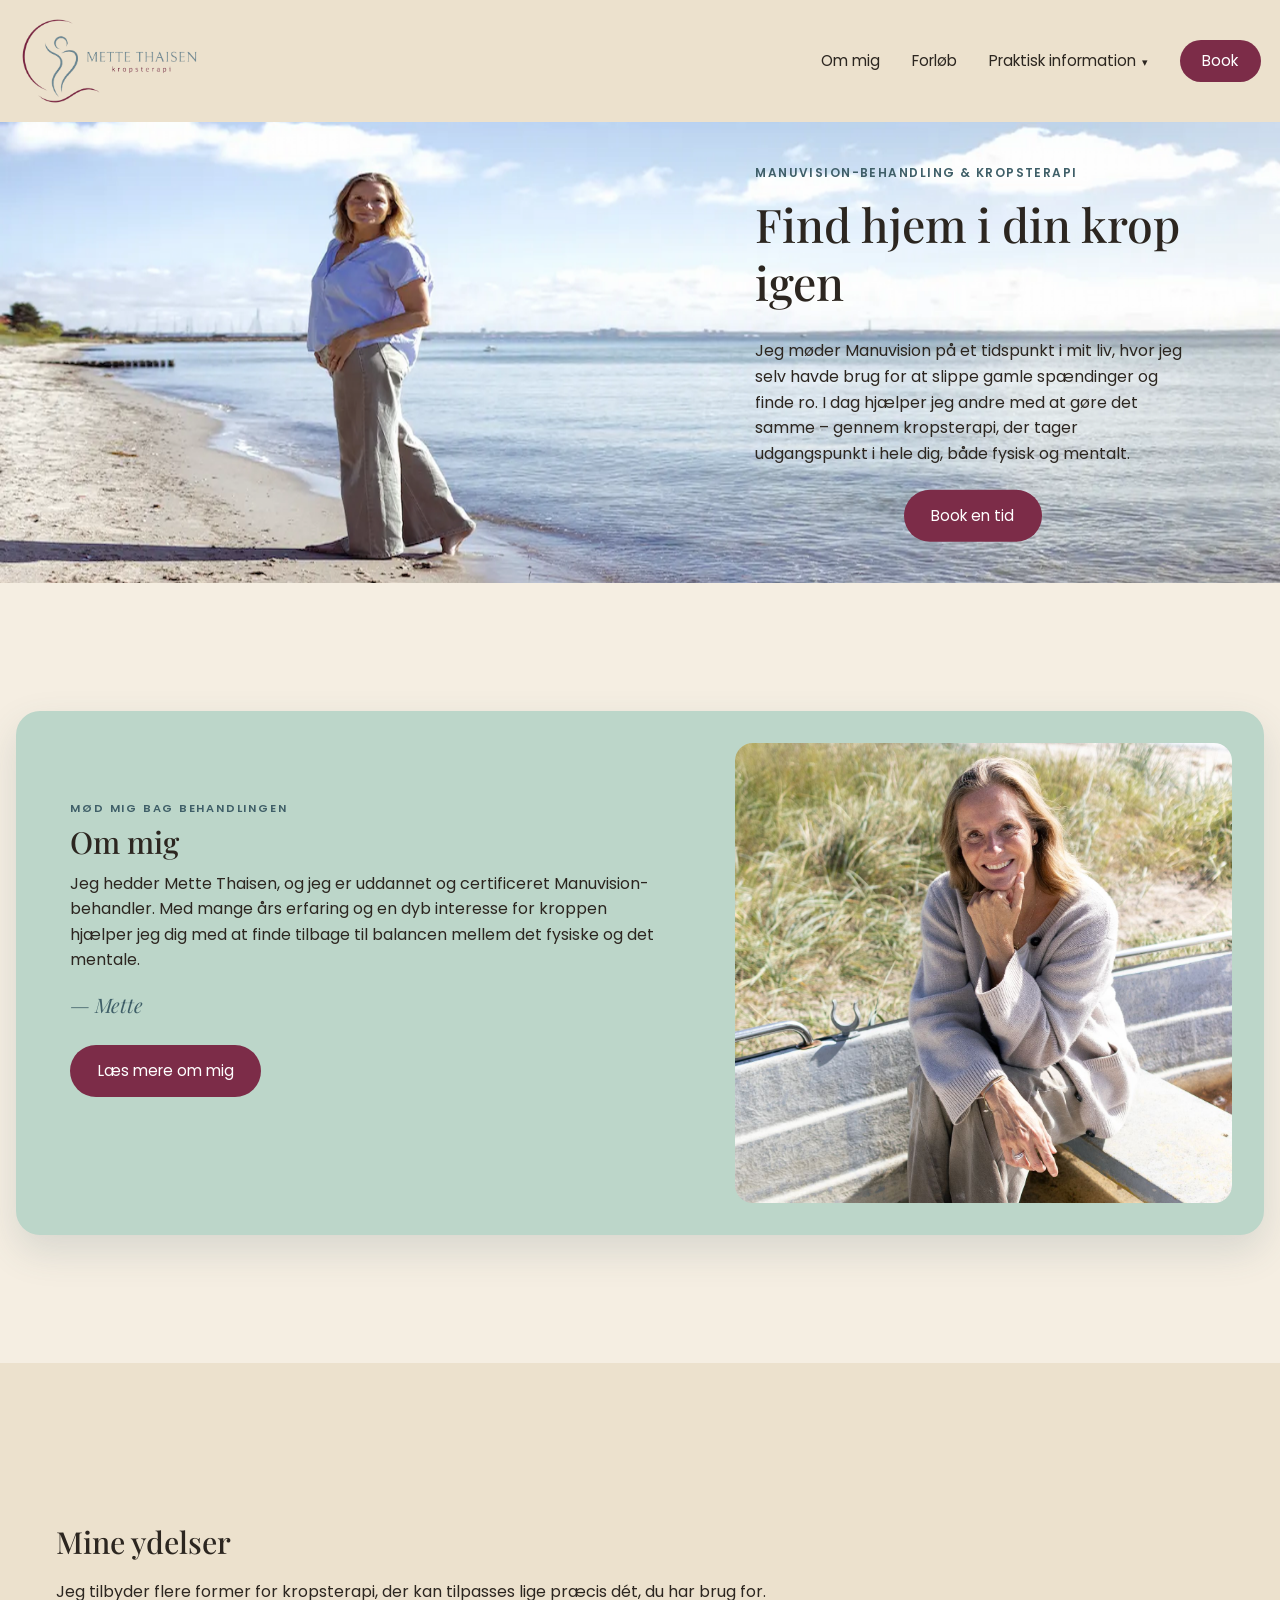
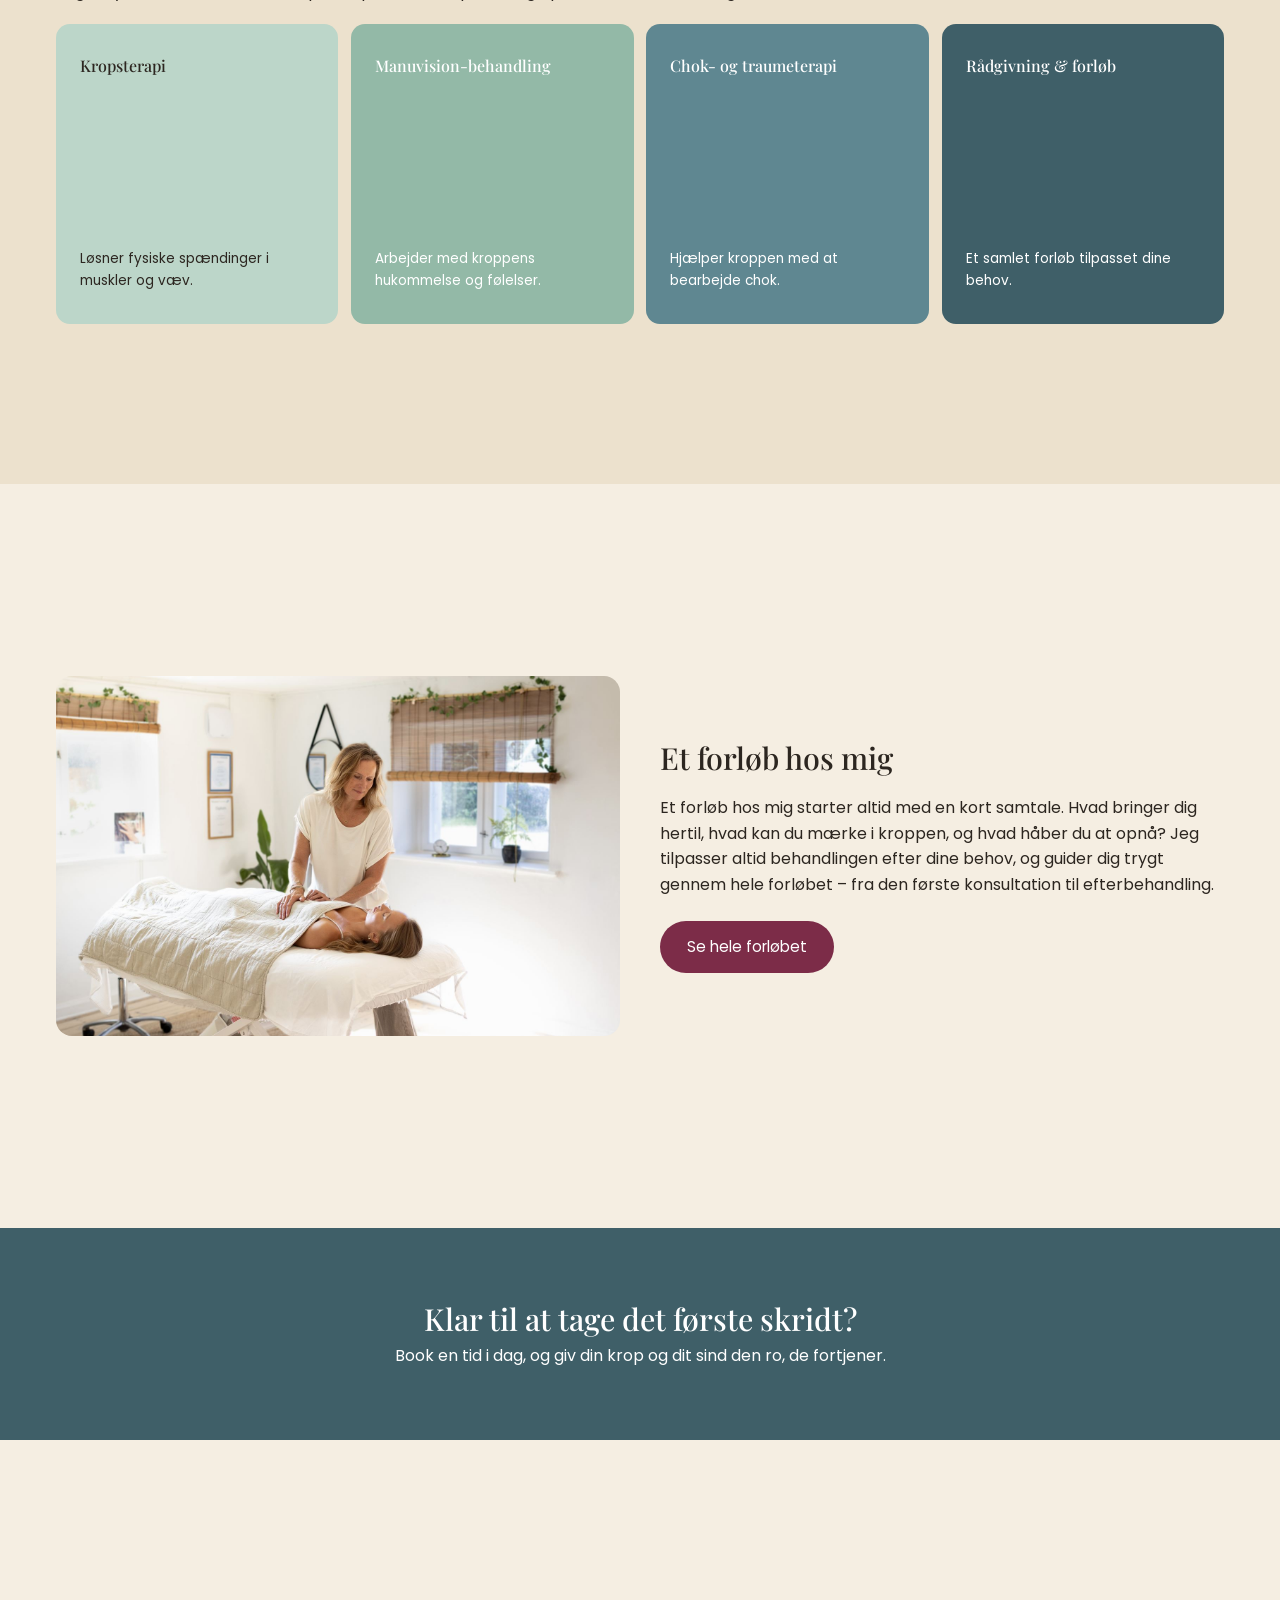
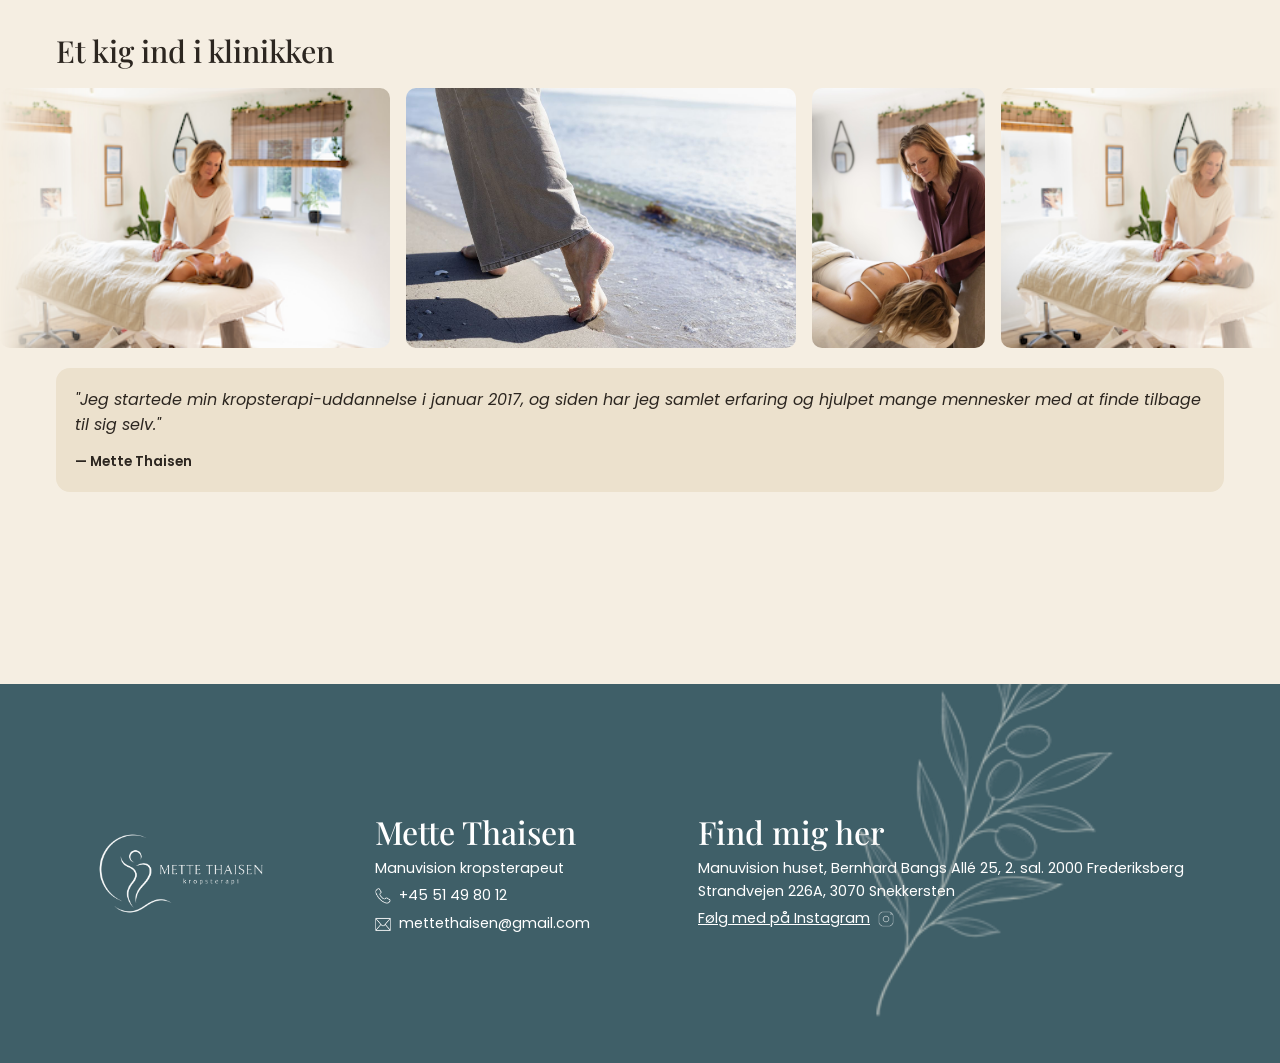
==== index.html @ 84424a23 "first commit" ====
<!DOCTYPE html>
<html lang="da">

<head>
  <meta charset="UTF-8">
  <meta name="viewport" content="width=device-width, initial-scale=1.0">
  <title>Mette Thaisen – Kropsterapeut</title>
  <meta name="description"
    content="Mette Thaisen tilbyder Manuvision-behandling og kropsterapi med fokus på krop og sind.">
  <link rel="icon" href="images/ikon-dekoration.png">
  <link rel="preconnect" href="https://fonts.googleapis.com">
  <link
    href="https://fonts.googleapis.com/css2?family=Playfair+Display:wght@500;600&family=Poppins:wght@300;400;500;600&display=swap"
    rel="stylesheet">
  <link rel="stylesheet" href="css/base.css">
  <link rel="stylesheet" href="css/index.css">
</head>

<body>

  <header>
    <nav>
      <a href="index.html" class="logo">
        <img src="images/logo-lockup-blaa.png" alt="Mette Thaisen - kropsterapi">
      </a>

      <!-- Vises kun på computer, se css/base.css -->
      <div class="skrivebord-links">
        <a href="om-mig.html">Om mig</a>
        <a href="forloeb.html">Forløb</a>
        <details class="praktisk-detaljer-desktop">
          <summary>Praktisk information</summary>
          <div class="praktisk-links-desktop">
            <a href="priser.html">Priser</a>
            <a href="manuvision.html">Manuvisions Sundhedsforsikring</a>
            <a href="kontakt.html">Kontakt</a>
          </div>
        </details>
        <a href="https://system.easypractice.net/book/mette-thaisen-kropsterapi#choose-where" target="_blank"
          rel="noopener" class="book-knap-desktop">Book</a>
      </div>

      <!-- Vises kun på mobil/tablet: burgermenu, se css/base.css -->
      <details class="mobilmenu">
        <summary>Menu</summary>
        <div class="menu-links">
          <a href="om-mig.html">Om mig</a>
          <a href="forloeb.html">Forløb</a>
          <details class="praktisk-detaljer">
            <summary>Praktisk information</summary>
            <div class="praktisk-links">
              <a href="priser.html">Priser</a>
              <a href="manuvision.html">Manuvisions Sundhedsforsikring</a>
              <a href="kontakt.html">Kontakt</a>
            </div>
          </details>
          <a href="https://system.easypractice.net/book/mette-thaisen-kropsterapi#choose-where" target="_blank"
            rel="noopener" class="book-knap">Book</a>
        </div>
      </details>
    </nav>
  </header>

  <main>

    <!-- ====== HERO: stort strandbillede ====== -->
    <div class="hero">
      <figure>
        <img src="images/foto-strand-banner.webp" alt="Mette Thaisen på stranden, i ro med havet i baggrunden">
      </figure>
      <div class="hero-tekst">
        <p class="kicker">Manuvision-behandling & kropsterapi</p>
        <h1>Find hjem i din krop igen</h1>
        <p>Jeg møder Manuvision på et tidspunkt i mit liv, hvor jeg selv havde brug for at slippe gamle spændinger og
          finde ro. I dag hjælper jeg andre med at gøre det samme – gennem kropsterapi, der tager udgangspunkt i hele
          dig, både fysisk og mentalt.</p>
        <div class="hero-knapper">
          <a href="https://system.easypractice.net/book/mette-thaisen-kropsterapi#choose-where" target="_blank"
            rel="noopener" class="knap">Book en tid</a>
        </div>
      </div>
    </div>

    <!-- ====== OM MIG – kort teaser ====== -->
    <section class="billede-kort om-mig-kort">
      <div class="kort-indhold"><img src="images/foto-portraet.jpg" alt="Mette Thaisen sidder afslappet ved vandet">
        <div>
          <h2>Om mig</h2>
          <p>Jeg hedder Mette Thaisen, og jeg er uddannet og certificeret Manuvision-behandler. Med mange års erfaring
            og en dyb interesse for kroppen hjælper jeg dig med at finde tilbage til balancen mellem det fysiske og det
            mentale.</p>
          <a href="om-mig.html" class="knap">Læs mere om mig</a>
        </div>

      </div>
    </section>

    <!-- ====== MINE YDELSER – fire farvede bokse ====== -->
    <section class="ydelser">
      <h2>Mine ydelser</h2>
      <p>Jeg tilbyder flere former for kropsterapi, der kan tilpasses lige præcis dét, du har brug for.</p>
      <div class="ydelse-liste">
        <div class="ydelse ydelse-1">
          <h3>Kropsterapi</h3>
          <p>Løsner fysiske spændinger i muskler og væv.</p>
        </div>
        <div class="ydelse ydelse-2">
          <h3>Manuvision-behandling</h3>
          <p>Arbejder med kroppens hukommelse og følelser.</p>
        </div>
        <div class="ydelse ydelse-3">
          <h3>Chok- og traumeterapi</h3>
          <p>Hjælper kroppen med at bearbejde chok.</p>
        </div>
        <div class="ydelse ydelse-4">
          <h3>Rådgivning &amp; forløb</h3>
          <p>Et samlet forløb tilpasset dine behov.</p>
        </div>
      </div>
    </section>

    <!-- ====== ET FORLØB HOS MIG – teaser ====== -->
    <section class="billede-kort forloeb-kort">
      <div class="kort-indhold">
        <img src="images/foto-behandling-1.jpg" alt="Behandling på briksen hos Mette Thaisen">
        <div>
          <h2>Et forløb hos mig</h2>
          <p>Et forløb hos mig starter altid med en kort samtale. Hvad bringer dig hertil, hvad kan du mærke i kroppen,
            og hvad håber du at opnå? Jeg tilpasser altid behandlingen efter dine behov, og guider dig trygt gennem hele
            forløbet – fra den første konsultation til efterbehandling.</p>
          <a href="forloeb.html" class="knap">Se hele forløbet</a>
        </div>
      </div>
    </section>

    <!-- ====== BÅND MED OPFORDRING (hele båndet er et link) ====== -->
    <a class="bjaelke" href="https://system.easypractice.net/book/mette-thaisen-kropsterapi#choose-where"
      target="_blank" rel="noopener">
      <h2>Klar til at tage det første skridt?</h2>
      <p>Book en tid i dag, og giv din krop og dit sind den ro, de fortjener.</p>
    </a>

    <!-- ====== GALLERI ====== -->
    <section class="galleri">
      <h2>Et kig ind i klinikken</h2>

      <div class="galleri-billeder">
        <div class="karrusel-spor">
          <!-- SÆT 1: dine rigtige billeder – flere tilføjes løbende -->
          <img src="images/foto-behandling-lille.webp" alt="Behandling hos Mette Thaisen">
          <img src="images/foto-foedder.jpg" alt="Fødder i vandkanten på stranden">
          <img src="images/foto-behandling-2.jpg" alt="Nakke- og skulderbehandling">

          <!-- SÆT 2: NØJAGTIG samme billeder gentaget (skjult for skærmlæsere).
               Skal altid være en kopi af sæt 1, ellers hopper løkken. -->
          <img src="images/foto-behandling-lille.webp" alt="" aria-hidden="true">
          <img src="images/foto-foedder.jpg" alt="" aria-hidden="true">
          <img src="images/foto-behandling-2.jpg" alt="" aria-hidden="true">
        </div>
      </div>

      <blockquote>
        "Jeg startede min kropsterapi-uddannelse i januar 2017, og siden har jeg samlet erfaring og hjulpet mange
        mennesker med at finde tilbage til sig selv."
        <cite>— Mette Thaisen</cite>
      </blockquote>
    </section>
  </main>

  <footer>
    <img class="footer-dekoration" src="images/ikon-gren-hvid.png" alt="">

    <div class="footer-logo">
      <img src="images/logo-lockup-hvid.png" alt="Mette Thaisen - kropsterapi">
    </div>

    <div class="footer-kontakt">
      <h2>Mette Thaisen</h2>
      <p>Manuvision kropsterapeut</p>
      <p><img src="images/ikon-telefon-hvid.png" alt="">+45 51 49 80 12</p>
      <p class="footer-mail"> <img src="images/ikon-mail-hvid.png" alt="">mettethaisen@gmail.com</p>
    </div>

    <div class="footer-adresse">
      <h2>Find mig her</h2>
      <p>Manuvision huset, Bernhard Bangs Allé 25, 2. sal. 2000 Frederiksberg
        <br>Strandvejen 226A, 3070 Snekkersten
      </p>
      <p><a href="https://www.instagram.com/mettethaisenkropsterapi/">Følg med på Instagram <img
            src="images/ikon-instagram-hvid.png" alt="mette insta"></a>
      </p>
    </div>
  </footer>

  <script src="script.js"></script>
</body>

</html>
---- css/base.css ----
/* ============================================================
   METTE THAISEN – KROPSTERAPI
   base.css  –  FÆLLES for alle sider

   Styling sker via KLASSER. id bruges kun til JavaScript og til
   spring-links (#balance, #ro, #nerver, #kontaktinfo).

   Indhold:
     1. Grundlag – farver, typografi, globalt layout
     2. Header og navigation
     3. Knapper (.knap, .knap-lys, .knap-hul)
     4. Hero og sidebanner (topbillede)
     5. Kort med billede (forside + om mig)
     6. Generisk <details> ("Læs mere"-bokse)
     7. Footer

   Hver side loader base.css FØRST og derefter sin egen fil
   (fx css/priser.css), så sidens regler kan bygge ovenpå.
   ============================================================ */

/* ============================================================
   1. GRUNDLAG
   ============================================================ */
:root {
  --creme: #f5eee2; /* baggrund, det lyse beige */
  --sand: #ece1cd; /* lidt mørkere beige til bokse */
  --salvie-lys: #bcd6c9; /* lyseste grønblå (ydelse 1) */
  --salvie: #93b9a7; /* grønblå (ydelse 2 / "RO") */
  --petroleum: #5f8791; /* mellem petroleumsblå (ydelse 3 / "NERVER") */
  --petroleum-moerk: #3f5f68; /* mørk petroleumsblå (ydelse 4, footer, bånd) */
  --bordeaux: #7c2c48; /* vinrød til knapper og bånd */
  --bordeaux-moerk: #5c1f36; /* mørkere vinrød til hover */
  --tekst: #2c2620; /* næsten sort tekstfarve */
  --hvid: #ffffff;
}

* {
  box-sizing: border-box; /* gør at padding ikke lægges oveni bredden */
}

html {
  scroll-behavior: smooth; /* bløde spring til #anker-links */
  overflow-x: hidden; /* værn mod vandret scrollbar fra hero-breakout */
}

body {
  margin: 0;
  background-color: var(--creme);
  color: var(--tekst);
  font-family: "Poppins", Arial, sans-serif;
  line-height: 1.6;
}

h1,
h2,
h3 {
  font-family: "Playfair Display", Georgia, serif;
  font-weight: 500;
  line-height: 1.25;
  margin: 0 0 0.6em 0;
}

h1 {
  font-size: 1.8rem;
}
h2 {
  font-size: 1.5rem;
}
h3 {
  font-size: 1.15rem;
}

p {
  margin: 0 0 1em 0;
}

img {
  max-width: 100%;
  display: block;
}

a {
  color: var(--bordeaux);
}

ul,
ol {
  padding-left: 1.2em;
}

/* Alt hovedindhold ligger i ÉN centreret spalte:
   - fast maks-bredde, så linjerne ikke bliver uendeligt lange
   - vandret centreret med god luft ud til kanterne på store skærme
   - rigelig, ens luft mellem sektionerne (margin klapper sammen,
     så der ikke bliver dobbelt afstand)
   Undtagelser med egne regler: header, hero-billedet (.hero),
   det farvede bånd (.bjaelke) og footer. */
main section,
main .sidebanner {
  max-width: 78rem;
  margin-inline: auto; /* vandret centreret på store skærme */
  padding: 2.5rem 1.8rem; /* luft indeni – også i top og bund */
}

/* Sektioner med farvet baggrund får ekstra indre luft, så farven
   får plads at ånde. Selve farverne sættes i sidernes egne filer. */
.hvad-er-manuvision,
.forloebets-gang,
.prisvalg,
.tryg-rum {
  padding: 4.5rem 1.8rem;
}

/* --- 1. tablet --- */
@media (min-width: 700px) {
  h1 {
    font-size: 2.4rem;
  }
  h2 {
    font-size: 1.9rem;
  }
  h3 {
    font-size: 1.3rem;
  }

  main section,
  main .sidebanner {
    margin-block: 8rem; /* luft mellem sektioner */
    padding: 4rem 2.5rem; /* mere luft indeni på større skærme */
  }

  .hvad-er-manuvision,
  .forloebets-gang,
  .prisvalg,
  .tryg-rum {
    padding: 6rem 2.5rem;
  }
}

/* --- 1. computer --- */
@media (min-width: 1000px) {
  h1 {
    font-size: 2.9rem;
  }
}

/* ============================================================
   2. HEADER OG NAVIGATION
   ============================================================ */
header {
  background-color: var(--sand);
  padding: 1rem 1.2rem;
  top: 0;
  z-index: 10;
  box-shadow: 0 1px 6px rgba(0, 0, 0, 0.06);
}

header nav {
  display: flex;
  align-items: center;
  justify-content: space-between;
}

.logo {
  display: flex;
  align-items: center;
}

/* Logoet er ét billede – vi sætter kun en højde og lader
   bredden følge med selv. */
.logo img {
  height: 90px;
  width: auto;
}

/* Alle <details> i menuen (burger + "Praktisk information")
   nulstilles, så de ikke arver den generiske details-boks fra
   afsnit 6. */
header nav details {
  position: relative;
  background-color: transparent;
  padding: 0;
  margin: 0;
}

/* Burgerknappen (kun ikonet ☰ / ✕). ">" så det kun rammer
   burgermenuens EGEN summary. */
.mobilmenu > summary {
  list-style: none; /* fjerner standard-trekanten */
  cursor: pointer;
  font-size: 0; /* skjul "Menu"-teksten ... */
  line-height: 1;
  padding: 0.2rem 0.4rem;
}

.mobilmenu > summary::-webkit-details-marker {
  display: none; /* fjerner trekanten i Safari/Chrome */
}

.mobilmenu[open] > summary::before {
  content: "✕";
}
.mobilmenu > summary::before {
  content: "☰";
  font-size: 2.3rem; /* ... og vis kun ikonet */
}

.mobilmenu .menu-links {
  position: absolute;
  right: 0;
  top: 3.4rem;
  background-color: var(--hvid);
  border-radius: 10px;
  box-shadow: 0 6px 20px rgba(0, 0, 0, 0.12);
  padding: 1rem 1.4rem;
  display: flex;
  flex-direction: column;
  gap: 0.9rem;
  min-width: 200px;
}

.menu-links a {
  text-decoration: none;
  color: var(--tekst);
  font-size: 1rem;
}

.menu-links a:hover {
  color: var(--bordeaux);
}

/* Book-knappen i mobilmenuen: fyldt, ligesom de primære knapper */
.menu-links .book-knap {
  background-color: var(--bordeaux);
  color: var(--hvid);
  padding: 0.6rem 1.2rem;
  border-radius: 30px;
  text-align: center;
}

/* "Praktisk information"-dropdownen (både mobil og computer).
   Summary'en skal ligne de andre menu-links. */
.praktisk-detaljer summary,
.praktisk-detaljer-desktop summary {
  list-style: none;
  cursor: pointer;
  font-size: 0.95rem;
  font-weight: 400;
  color: var(--tekst);
  text-decoration: none;
}

.praktisk-detaljer summary::-webkit-details-marker,
.praktisk-detaljer-desktop summary::-webkit-details-marker {
  display: none;
}

.praktisk-detaljer summary::after,
.praktisk-detaljer-desktop summary::after {
  content: "▾";
  display: inline-block;
  margin-left: 0.35rem;
  font-size: 0.7em;
}

.praktisk-detaljer[open] summary::after,
.praktisk-detaljer-desktop[open] summary::after {
  content: "▴";
}

/* På computer folder undermenuen sig ud som en lille hvid boks */
.praktisk-links-desktop {
  position: absolute;
  left: 0;
  top: 2.2rem;
  background-color: var(--sand);
  border-radius: 10px;
  box-shadow: 0 6px 20px rgba(0, 0, 0, 0.12);
  padding: 1rem 1.4rem;
  display: flex;
  flex-direction: column;
  gap: 0.8rem;
  min-width: 230px;
  z-index: 5;
}

.praktisk-links-desktop a {
  text-decoration: none;
  color: var(--hvid);
  font-size: 0.95rem;
  white-space: nowrap;
}

.praktisk-links-desktop a:hover {
  color: var(--bordeaux);
}

/* I mobilmenuen folder undermenuen sig ud på linje med et let indryk.
   Linkene arver farve, hover og størrelse fra ".menu-links a" ovenfor. */
.praktisk-links {
  display: flex;
  flex-direction: column;
  gap: 0.8rem;
  padding: 0.8rem 0 0 0.8rem;
  border-left: 2px solid var(--sand);
  margin-top: 0.5rem;
}

/* Book-knappen til computer-visning */
.book-knap-desktop {
  text-decoration: none;
  font-size: 0.95rem;
  padding: 0.55rem 1.4rem;
  border-radius: 30px;
  text-align: center;
  background-color: var(--bordeaux);
  border-color: var(--bordeaux);
  color: var(--hvid);
}

/* Computer-linkene er skjult på mobil (der bruges burgermenuen) */
.skrivebord-links {
  display: none;
}

.book-knap-desktop:hover {
  background-color: var(--bordeaux-moerk);
  border-color: var(--bordeaux-moerk);
  color: var(--hvid);
}

/* --- 2. tablet: burgermenu væk, almindelige links frem --- */
@media (min-width: 700px) {
  .mobilmenu {
    display: none;
  }

  .skrivebord-links {
    display: flex;
    align-items: center;
    gap: 2rem;
  }

  /* Book-knappen holdes UDENFOR med :not(), så den beholder sin
     hvide tekst fra sin egen regel ovenfor. */
  .skrivebord-links a:not(.book-knap-desktop) {
    text-decoration: none;
    color: var(--tekst);
    font-size: 0.95rem;
  }

  .skrivebord-links a:not(.book-knap-desktop):hover {
    color: var(--bordeaux);
  }

  header nav {
    gap: 2rem;
  }
}

/* --- 2. computer --- */
@media (min-width: 1000px) {
  header nav {
    margin: 0;
  }
}

/* Linket til den side man står på – script.js sætter
   aria-current="page". :not(.book-knap-desktop) er med for at give
   reglen nok styrke til at vinde over menu-link-reglen ovenfor. */
.skrivebord-links a:not(.book-knap-desktop)[aria-current="page"],
.menu-links a[aria-current="page"] {
  text-decoration: underline;
  text-underline-offset: 4px;
  font-weight: 700;
  color: var(--tekst);
}

/* ============================================================
   3. KNAPPER
   .knap      = fyldt bordeaux (standard)
   .knap-lys  = hvid baggrund, blå kant – centreret på egen linje
   .knap-hul  = gennemsigtig med kant (sekundær)
   ============================================================ */
.knap {
  display: inline-block;
  background-color: var(--bordeaux);
  color: var(--hvid);
  text-decoration: none;
  padding: 0.85rem 1.7rem;
  border-radius: 30px;
  font-size: 0.95rem;
  text-align: center;
  margin-top: 0.5rem;
  margin-inline: auto;
}

.knap:hover {
  background-color: var(--bordeaux-moerk);
}

.knap-lys {
  display: block;
  width: fit-content; /* så knappen kun er så bred som teksten */
  margin: 2rem auto 6rem; /* top · auto = centreret · bund */
  background-color: var(--hvid);
  color: var(--petroleum-moerk);
  border: 2px solid var(--petroleum-moerk);
}

.knap-lys:hover {
  background-color: var(--petroleum-moerk);
  color: var(--hvid);
  border: 2px solid var(--petroleum-moerk);
}

.knap-hul {
  display: inline-block;
  background-color: transparent;
  color: var(--tekst);
  text-decoration: none;
  padding: 0.8rem 1.6rem;
  border: 1.5px solid var(--bordeaux-moerk);
  border-radius: 30px;
  font-size: 0.95rem;
  text-align: center;
  margin-top: 0.5rem;
}

.knap-hul:hover {
  background-color: var(--hvid);
  color: var(--tekst);
}

/* Ekstra bundluft under "Læs mere om mig"-knappen på forsiden */
.om-mig-kort .knap {
  margin-bottom: 3rem;
}

/* ============================================================
   4. HERO OG SIDEBANNER
   Hero = forsidens store billede med tekst ovenpå.
   Sidebanner = det enkle topbillede på de øvrige sider.
   ============================================================ */

/* Hero bryder ud til skærmkanten. calc(50% - 50vw) er præcis
   det modsatte af forælderens margin i hver side. */
main .hero {
  margin-left: calc(50% - 50vw);
  margin-right: calc(50% - 50vw);
  margin-bottom: 3.5rem;
}

/* På mobil har selve hero-sektionen samme side-luft som resten af
   siden (3rem), men billedet bryder ud af den padding og går helt
   ud til begge skærmkanter. */
.hero {
  padding: 0 3rem;
}

.hero figure {
  margin: 0 -3rem;
}

.hero figure img {
  width: 100%;
  height: 60vw;
  object-fit: cover;
}

/* Strandbilledet er meget bredt, og Mette står i venstre side. */
.hero figure img[src*="foto-strand-banner"] {
  object-position: 22% center;
}

.hero-tekst {
  padding: 1.8rem 0;
}

.hero-tekst .kicker {
  text-transform: uppercase;
  letter-spacing: 0.12em;
  font-size: 0.75rem;
  color: var(--petroleum-moerk);
  font-weight: 600;
}

/* Knappe-rækken bruges både i hero og i sidebanner */
.hero-knapper {
  display: flex;
  flex-wrap: wrap;
  gap: 0.8rem;
}

/* Sidebanner: billedet har ingen tekst ovenpå. */
.sidebanner {
  padding: 0;
}

.sidebanner figure {
  margin: 0;
}

.sidebanner figure img {
  width: 100%;
  height: 50vw;
  max-height: 320px;
  object-fit: cover;
}

.sidebanner figure img[src*="foto-strand-banner"] {
  object-position: 22% center;
}

.sidebanner-tekst {
  padding: 1.8rem 1.2rem;
}

/* --- 4. tablet: hero-tekst lægges ovenpå billedet i højre side --- */
@media (min-width: 700px) {
  main .hero {
    position: relative;
    padding: 0;
    margin-bottom: 4.5rem; /* left/right arves fra breakout-reglen */
  }

  /* Fra tablet og op fylder billedet hele hero'en igen. */
  .hero figure {
    margin: 0;
  }

  .hero figure img {
    height: 36vw;
    min-height: 420px;
    max-height: 620px;
  }

  .hero-tekst {
    position: absolute;
    top: 50%;
    right: 7%;
    transform: translateY(-50%);
    width: 34%;
    padding: 0;
  }

  .hero .hero-knapper {
    justify-content: flex-start;
  }

  /* Sidebanner forbliver enkelt: billede øverst, tekst under */
  main .sidebanner {
    padding: 0;
  }

  .sidebanner figure img {
    height: 30vw;
    max-height: 340px;
  }

  .sidebanner-tekst {
    padding: 2.5rem 3rem;
  }
}

/* ============================================================
   5. KORT MED BILLEDE
   .billede-kort  = <section> (forside: .om-mig-kort, .forloeb-kort;
                    om mig: .historie)
   .kort-indhold  = den indre wrapper med billede + tekst
   ============================================================ */
.billede-kort {
  text-align: start;
}

.forloeb-kort img,
.historie img {
  border-radius: 16px;
  margin: 1.2rem auto;
  width: 100%;
  height: auto;
}
.forloeb-kort img {
  margin-top: 10rem;
}
.om-mig-kort img {
  border-radius: 16px;
  width: 100%;
  height: 450px;
  object-fit: cover;
  margin-block: 4rem;
}

/* --- 5. tablet: billede og tekst side om side --- */
@media (min-width: 700px) {
  .kort-indhold {
    display: flex;
    align-items: center;
    gap: 2.5rem;
    text-align: left;
  }
  .om-mig-kort .kort-indhold {
    flex-direction: row-reverse;
    max-width: 90ch;
    margin-left: 20rem;
  }

  .kort-indhold > * {
    flex: 1;
    min-width: 0; /* forhindrer at billedet presser teksten for smal */
  }

  .billede-kort img {
    margin: 0;
    width: 100%;
    height: 360px;
    object-fit: cover;
  }
  .om-mig-kort img {
    height: auto;
    max-width: 100%;
    margin-left: 6rem;
  }
}

/* ============================================================
   6. GENERISK <details>  ("Læs mere"-bokse)
   Bruges på forløb- og priser-siden. Header-menuens <details>
   er nulstillet i afsnit 2.
   ============================================================ */
details {
  background-color: var(--sand);
  border-radius: 12px;
  padding: 0.9rem 1.1rem;
  margin: 0.6rem 0 1.2rem 0;
}

details summary {
  cursor: pointer;
  font-weight: 600;
  color: var(--petroleum-moerk);
}

details p:last-child {
  margin-bottom: 0;
}

/* ============================================================
   7. FOOTER (ens på alle sider)
   ============================================================ */
footer {
  background-color: var(--petroleum-moerk);
  color: var(--hvid);
  display: flex;
  flex-direction: column;
  align-items: center;
  gap: 1.8rem;
  text-align: center;
  position: relative;
  overflow: hidden;
  margin: 0;
  padding: 4rem;
}

.footer-dekoration {
  display: none; /* pynte-grenen vises kun fra computer-bredde */
}

footer h2 {
  color: var(--hvid);
  font-size: 2rem;
  margin: 0 0 0.3rem 0;
}

.footer-logo img {
  width: 170px;
  max-width: 100%;
  margin: 2rem auto;
}

footer p {
  margin: 0.3rem 0;
  font-size: 0.9rem;
}

.footer-kontakt p,
.footer-adresse p {
  display: flex;
  align-items: center;
  justify-content: center;
  gap: 0.5rem;
}

.footer-kontakt img,
.footer-adresse img {
  width: 16px;
  height: 16px;
}

.footer-mail {
  margin-bottom: 3rem;
}

footer a {
  color: var(--hvid);
  display: inline-flex;
  align-items: center;
  gap: 0.5rem;
}

/* --- 7. tablet: footer som én vandret linje --- */
@media (min-width: 700px) {
  footer {
    flex-direction: row;
    align-items: center;
    justify-content: space-between;
    text-align: left;
    padding-inline: 6rem;
    padding-block: 8rem;
  }

  .footer-logo {
    text-align: left;
    flex-shrink: 0;
  }

  .footer-logo img {
    margin: 0;
  }

  .footer-mail {
    margin: 0;
  }

  .footer-kontakt p,
  .footer-adresse p {
    justify-content: flex-start;
  }

  .footer-dekoration {
    display: block;
    position: absolute;
    right: 2rem;
    bottom: -1.5rem;
    height: 140%;
    width: auto;
    opacity: 0.55;
    pointer-events: none;
  }
}

/* --- 7. computer --- */
@media (min-width: 1000px) {
  footer {
    margin: 0;
  }
}
---- css/index.css ----
/* ============================================================
   FORSIDEN – index.html
   Sektioner der kun findes på forsiden:
     1. Om mig – teaser
     2. Mine ydelser – fire farvede bokse
     3. Bånd / bjælke
     4. Galleri-karrusel

   (Hero, header og footer ligger i css/base.css. "Kort med
   billede"-grundlaget ligger også i base.css – herunder giver vi
   forsidens "Om mig"-udgave sit eget, mere personlige udseende.)
   ============================================================ */

/* ============================================================
   1. OM MIG – teaser
   Grønt "kort" med foto, en lille label over overskriften og en
   håndskrift-agtig signatur under teksten. Samme salvie-grønne
   tone som bl.a. certificering-boksen.
   ============================================================ */
.om-mig-kort {
  background-color: var(--salvie-lys);
  border-radius: 24px;
  box-shadow: 0 16px 38px rgba(63, 95, 104, 0.16);
  padding: 1.4rem; /* luft mellem kortkanten og indholdet */
  margin-inline: 1.6rem; /* kortet flyder frit inde fra kanten på mobil */
}

/* Nulstiller flex + de gamle forsøgsværdier (max-width/margin-left)
   fra base.css, så kortet står rent. */
.om-mig-kort .kort-indhold {
  display: flex;
  flex-direction: column;
  gap: 0;
  margin: 0;
  max-width: none;
  align-items: stretch;
  text-align: left;
}

.om-mig-kort img {
  width: 100%;
  height: 300px;
  object-fit: cover;
  object-position: center 30%;
  border-radius: 16px; /* runde kanter på selve fotoet */
  margin: 0;
  max-width: none;
}

.om-mig-kort .kort-indhold > div {
  padding: 1.6rem 0.6rem 0.8rem;
}

/* Lille label OVER overskriften */
.om-mig-kort h2 {
  margin-bottom: 0.6rem;
}
.om-mig-kort h2::before {
  content: "Mød mig bag behandlingen";
  display: block;
  font-family: "Poppins", Arial, sans-serif;
  font-size: 0.7rem;
  font-weight: 600;
  letter-spacing: 0.16em;
  text-transform: uppercase;
  color: var(--petroleum-moerk);
  margin-bottom: 0.5rem;
}

/* Signatur EFTER teksten */
.om-mig-kort p::after {
  content: "— Mette";
  display: block;
  margin-top: 1rem;
  font-family: "Playfair Display", Georgia, serif;
  font-style: italic;
  font-size: 1.25rem;
  color: var(--petroleum-moerk);
}

.om-mig-kort .knap {
  margin-inline: 0;
}

/* --- tablet: tekst til venstre, foto til højre --- */
@media (min-width: 700px) {
  .om-mig-kort {
    padding: 2rem;
    margin-inline: auto; /* centreret i spalten på større skærme */
  }
  .om-mig-kort .kort-indhold {
    flex-direction: row-reverse;
    gap: 2.5rem;
  }
  .om-mig-kort img {
    flex: 0 0 42%;
    width: 42%;
    height: 460px; /* fast højde, så billedet beskæres pænt i stedet for at gøre kortet kæmpe */
    align-self: stretch;
    object-fit: cover;
    border-radius: 18px;
  }
  .om-mig-kort .kort-indhold > div {
    flex: 1;
    align-self: center;
    padding: 1rem 1.4rem;
  }
}

/* ============================================================
   1. MINE YDELSER
   .ydelse             = fælles boks-styling
   .ydelse-1 … .ydelse-4 = kun baggrundsfarven
   ============================================================ */

/* Den sandfarvede baggrund går HELT ud til kanten (som bjælken),
   mens selve indholdet holdes i samme spalte som resten. */
.ydelser {
  background-color: var(--sand);
  max-width: none;
  margin-inline: 0;
  padding: 7rem 0;
}
.ydelser > * {
  max-width: 78rem;
  margin-inline: auto;
  padding-inline: 1.8rem;
}

.ydelse-liste {
  display: grid;
  grid-template-columns: 1fr; /* på mobil: én kolonne */
  gap: 0.8rem;
  margin-top: 1.2rem;
}
.ydelse {
  border-radius: 14px;
  padding: 1.8rem 1.4rem;
  color: var(--hvid);
  min-height: 210px;
  display: flex;
  flex-direction: column;
  justify-content: space-between; /* overskrift i top, tekst i bund */
}

.ydelse-1 {
  background-color: var(--salvie-lys);
  color: var(--tekst);
}
.ydelse-2 {
  background-color: var(--salvie);
}
.ydelse-3 {
  background-color: var(--petroleum);
}
.ydelse-4 {
  background-color: var(--petroleum-moerk);
}

.ydelse h3 {
  font-size: 1rem;
}
.ydelse p {
  font-size: 0.85rem;
  margin: 0;
}

/* --- tablet: fire aflange bokse i én række --- */
@media (min-width: 700px) {
  .ydelser {
    padding: 10rem 0;
  }
  .ydelser > * {
    padding-inline: 2.5rem;
  }
  .ydelse-liste {
    grid-template-columns: repeat(4, 1fr);
  }

  .ydelse {
    min-height: 300px;
    padding: 2rem 1.5rem;
  }
}

/* ============================================================
   2. BÅND / BJÆLKE
   Hele båndet er ét stort <a>-link til bookingsystemet.
   ============================================================ */
.bjaelke {
  display: block;
  background-color: var(--petroleum-moerk);
  color: var(--hvid);
  text-decoration: none;
  text-align: center;
  padding: 3.5rem 1.5rem;
  margin: 6rem 0; /* går ud til kanten – samme rytme som alle andre sektioner */
  transition: filter 0.2s ease;
}

.bjaelke:hover {
  filter: brightness(1.15); /* lysner en anelse ved hover */
}

.bjaelke h2 {
  margin-bottom: 0.3rem;
}

.bjaelke p {
  margin: 0;
}

@media (min-width: 700px) {
  .bjaelke {
    padding: 4.5rem 2rem;
    margin: 8rem 0;
  }
}

/* ============================================================
   3. GALLERI-KARRUSEL
   Billedrækken ligger PRÆCIS to gange i HTML, så løkken
   ser sømløs ud.
   ============================================================ */
.galleri-billeder {
  overflow: hidden;
  /* Bryder ud af spalten og går helt ud til skærmkanten – samme
     trick som hero-billedet. Overskrift og citat bliver i spalten. */
  width: 100vw;
  margin-left: calc(50% - 50vw);
  margin-right: calc(50% - 50vw);
  /* blød fade i begge sider – fjern de to linjer for at slå den fra */
  -webkit-mask-image: linear-gradient(to right, transparent, #000 8%, #000 92%, transparent);
  mask-image: linear-gradient(to right, transparent, #000 8%, #000 92%, transparent);
}

.galleri-billeder .karrusel-spor {
  display: flex;
  width: max-content;
  gap: 1rem;
  /* kører uendeligt fra HØJRE mod VENSTRE. Lavere tal = hurtigere. */
  animation: karrusel-scroll 40s linear infinite;
}

.galleri-billeder img {
  height: 260px; /* juster billedhøjden her */
  width: auto;
  flex: 0 0 auto;
  object-fit: cover;
  border-radius: 10px;
  display: block;
}

@keyframes karrusel-scroll {
  from {
    transform: translateX(0);
  }
  /* -50% fordi billedrækken ligger to gange. Byt værdierne for
     at køre venstre mod højre. */
  to {
    transform: translateX(-50%);
  }
}

/* pause når musen holdes over */
.galleri-billeder:hover .karrusel-spor {
  animation-play-state: paused;
}

/* respekter brugere der har slået animationer fra */
@media (prefers-reduced-motion: reduce) {
  .galleri-billeder .karrusel-spor {
    animation: none;
    flex-wrap: wrap;
    justify-content: center;
  }
  .galleri-billeder {
    -webkit-mask-image: none;
    mask-image: none;
  }
}

.galleri blockquote {
  background-color: var(--sand);
  border-radius: 14px;
  padding: 1.2rem;
  font-style: italic;
  margin: 1.2rem 0 0 0;
}

.galleri blockquote cite {
  display: block;
  margin-top: 0.8rem;
  font-style: normal;
  font-weight: 600;
  font-size: 0.85rem;
}

/* --- tablet --- */
@media (min-width: 700px) {
  .galleri .galleri-billeder {
    grid-template-columns: repeat(3, 1fr);
  }
}
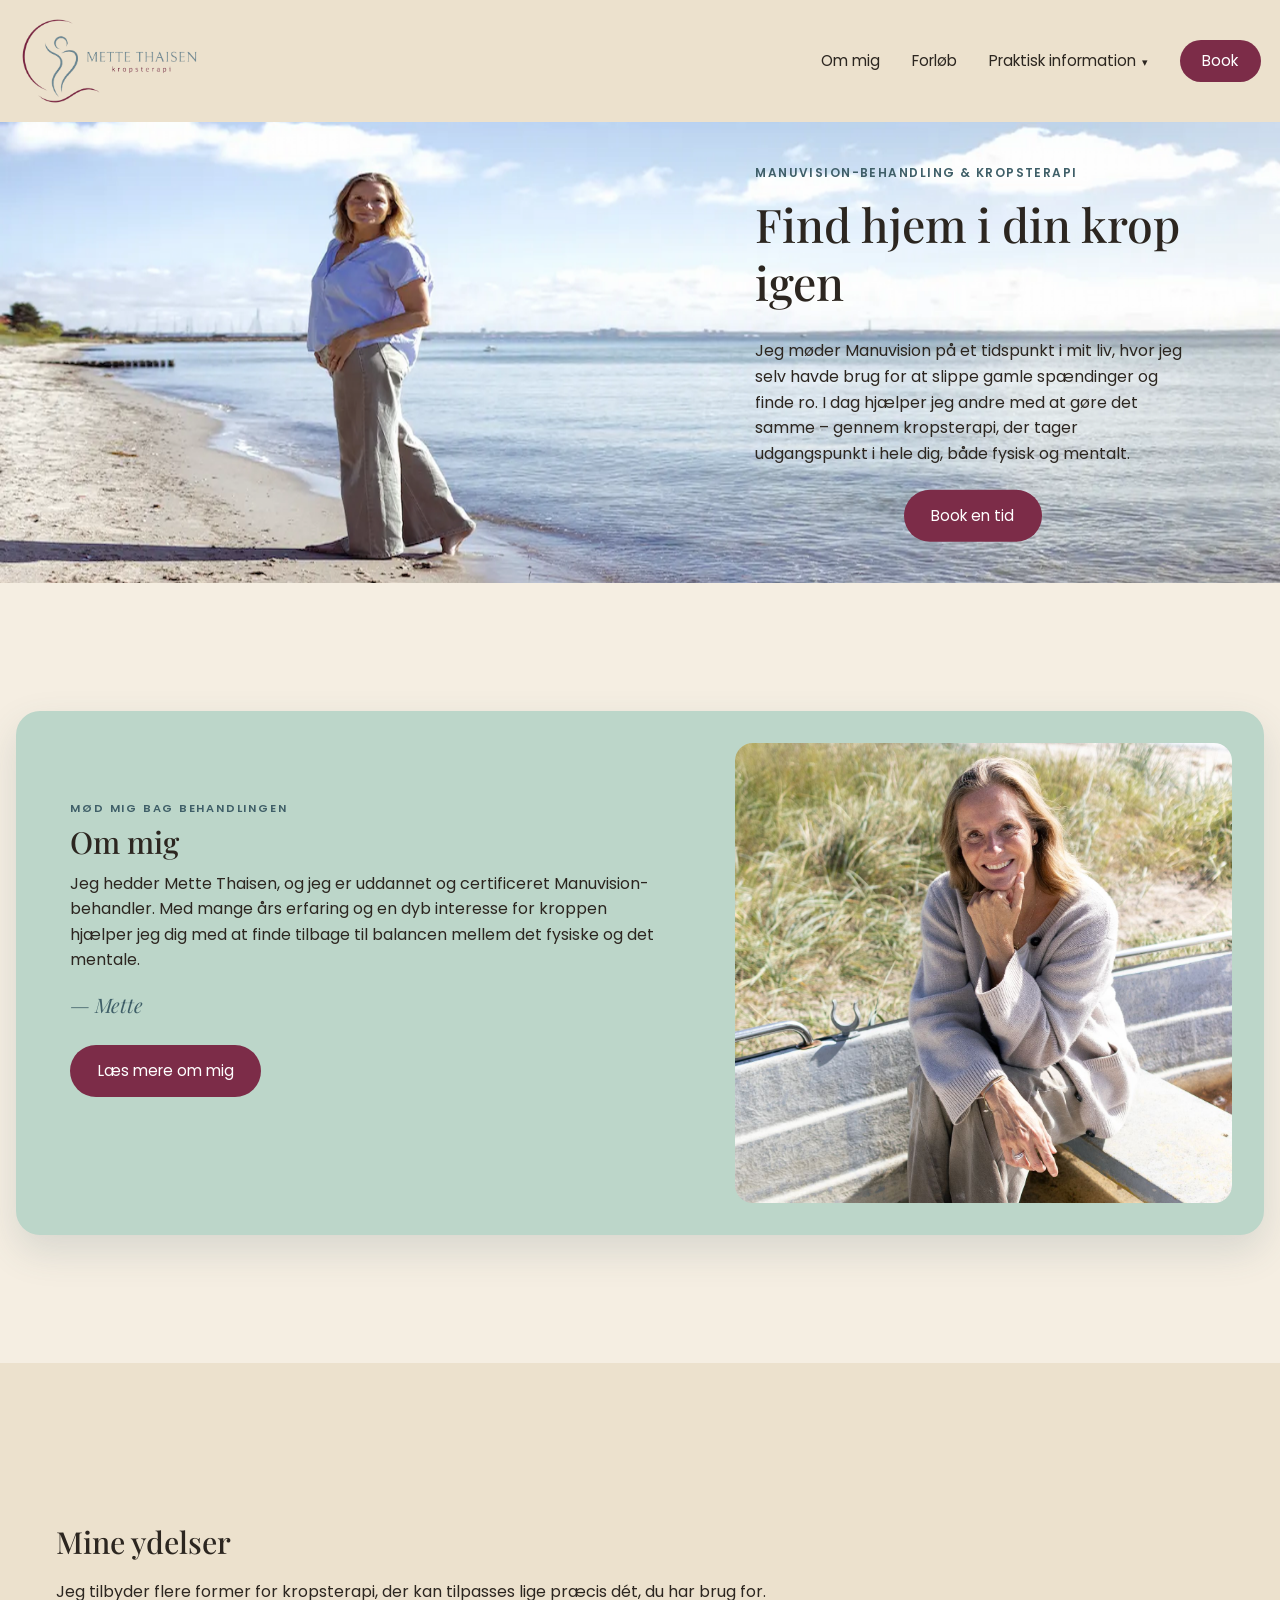
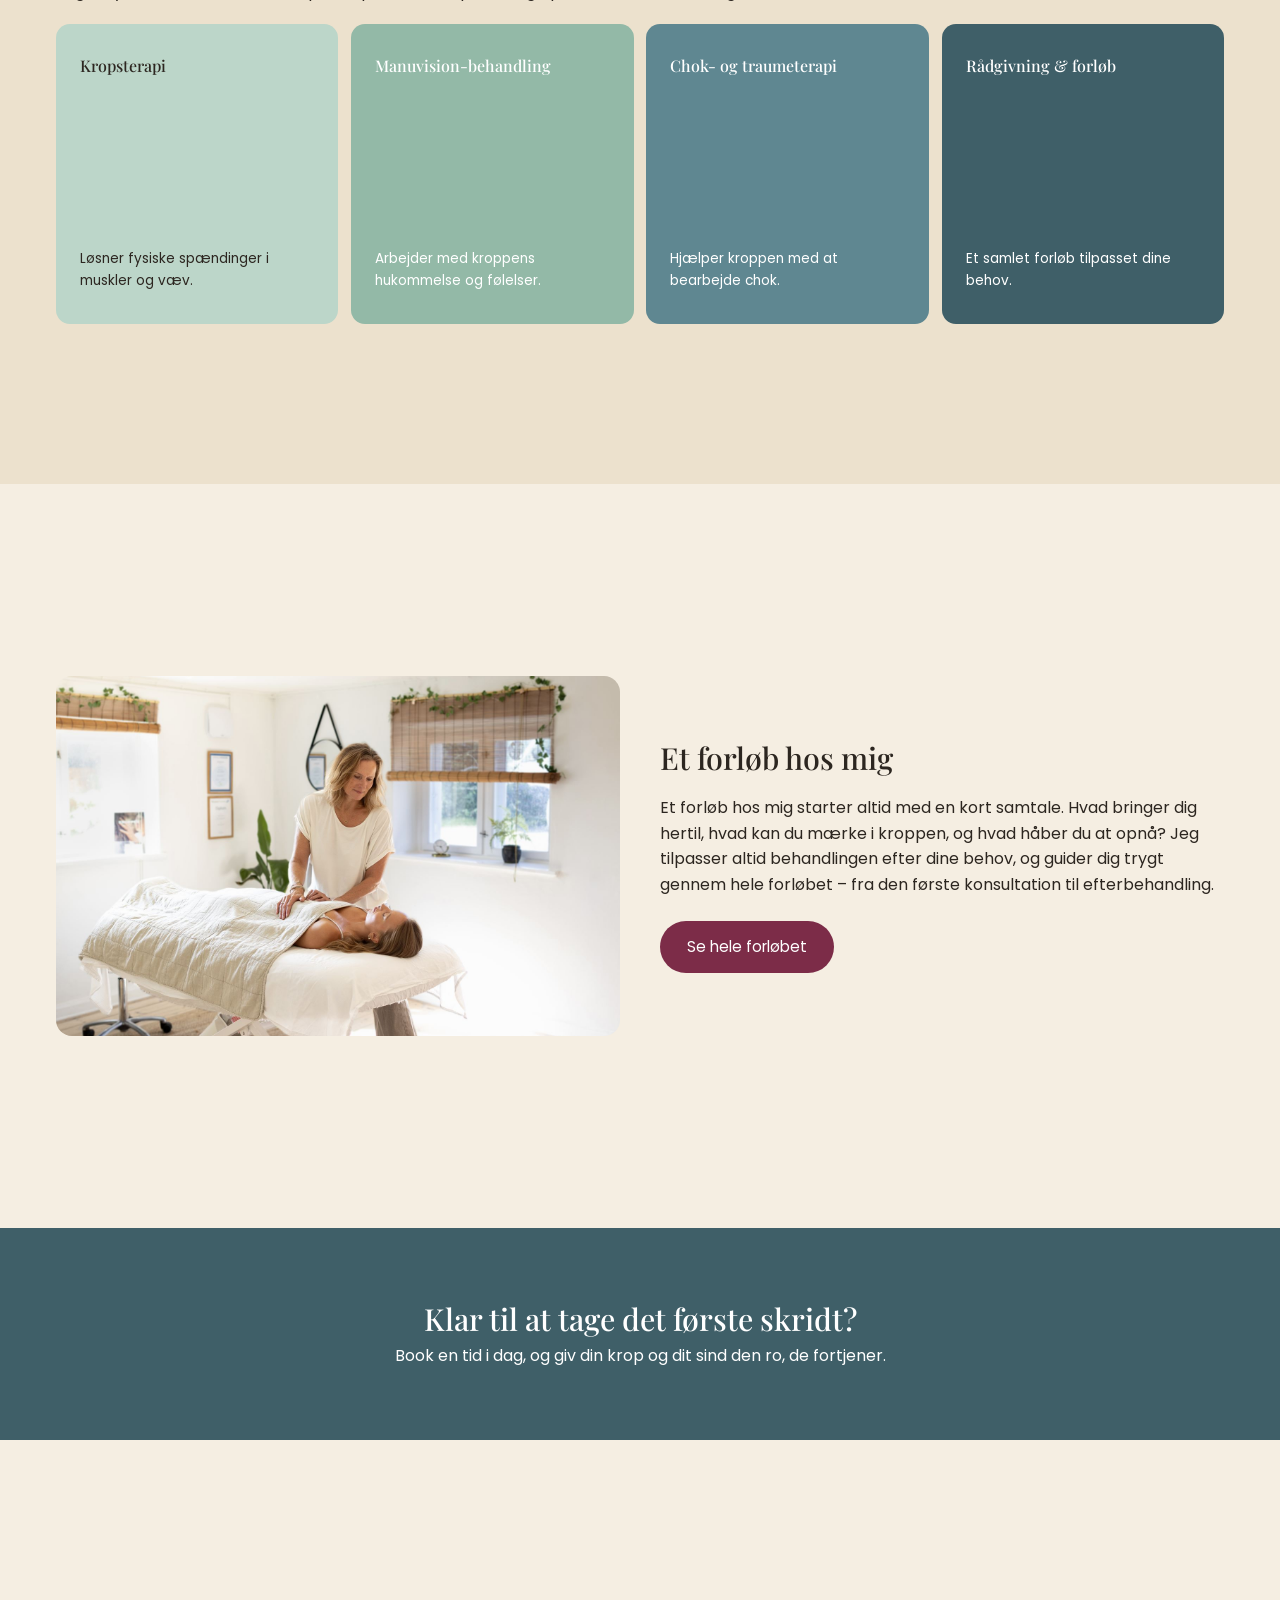
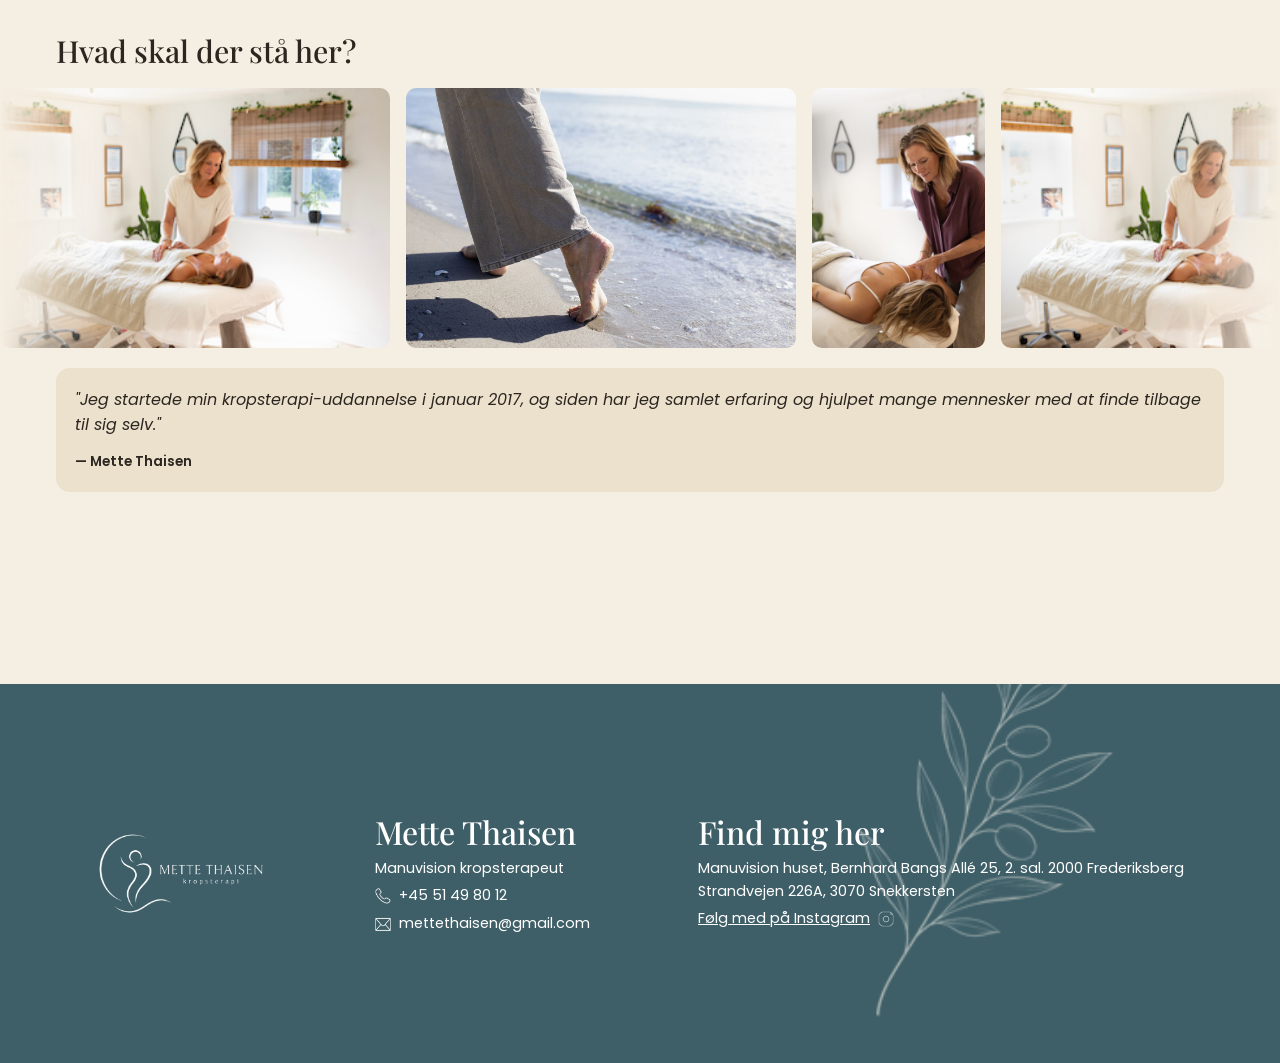
==== commit d4545c66: "Update CSS for smoother animations and improved accessibility; modify HTML for gallery section headi" ====
--- a/index.html
+++ b/index.html
@@ -142,7 +142,7 @@
 
     <!-- ====== GALLERI ====== -->
     <section class="galleri">
-      <h2>Et kig ind i klinikken</h2>
+      <h2>Hvad skal der stå her?</h2>
 
       <div class="galleri-billeder">
         <div class="karrusel-spor">
--- a/css/index.css
+++ b/css/index.css
@@ -240,6 +240,7 @@
   gap: 1rem;
   /* kører uendeligt fra HØJRE mod VENSTRE. Lavere tal = hurtigere. */
   animation: karrusel-scroll 40s linear infinite;
+  will-change: transform; /* jævnere animation på mobil */
 }
 
 .galleri-billeder img {
@@ -267,16 +268,25 @@
   animation-play-state: paused;
 }
 
-/* respekter brugere der har slået animationer fra */
+/* Respekter brugere der har slået animationer fra (fx "Reducér
+   bevægelse" i iOS – det er slået til på rigtig mange telefoner).
+   Så stopper auto-scrollen, og båndet bliver i stedet et billede-
+   bånd, man selv kan swipe igennem. */
 @media (prefers-reduced-motion: reduce) {
+  .galleri-billeder {
+    overflow-x: auto;
+    overflow-y: hidden;
+    -webkit-overflow-scrolling: touch; /* blød swipe på iOS */
+    -webkit-mask-image: none;
+    mask-image: none;
+  }
   .galleri-billeder .karrusel-spor {
     animation: none;
-    flex-wrap: wrap;
-    justify-content: center;
-  }
-  .galleri-billeder {
-    -webkit-mask-image: none;
-    mask-image: none;
+  }
+  /* Sæt 2 er kun til den uendelige løkke – skjul de gentagne
+     billeder, når der ikke scrolles automatisk. */
+  .galleri-billeder .karrusel-spor img[aria-hidden="true"] {
+    display: none;
   }
 }
 
